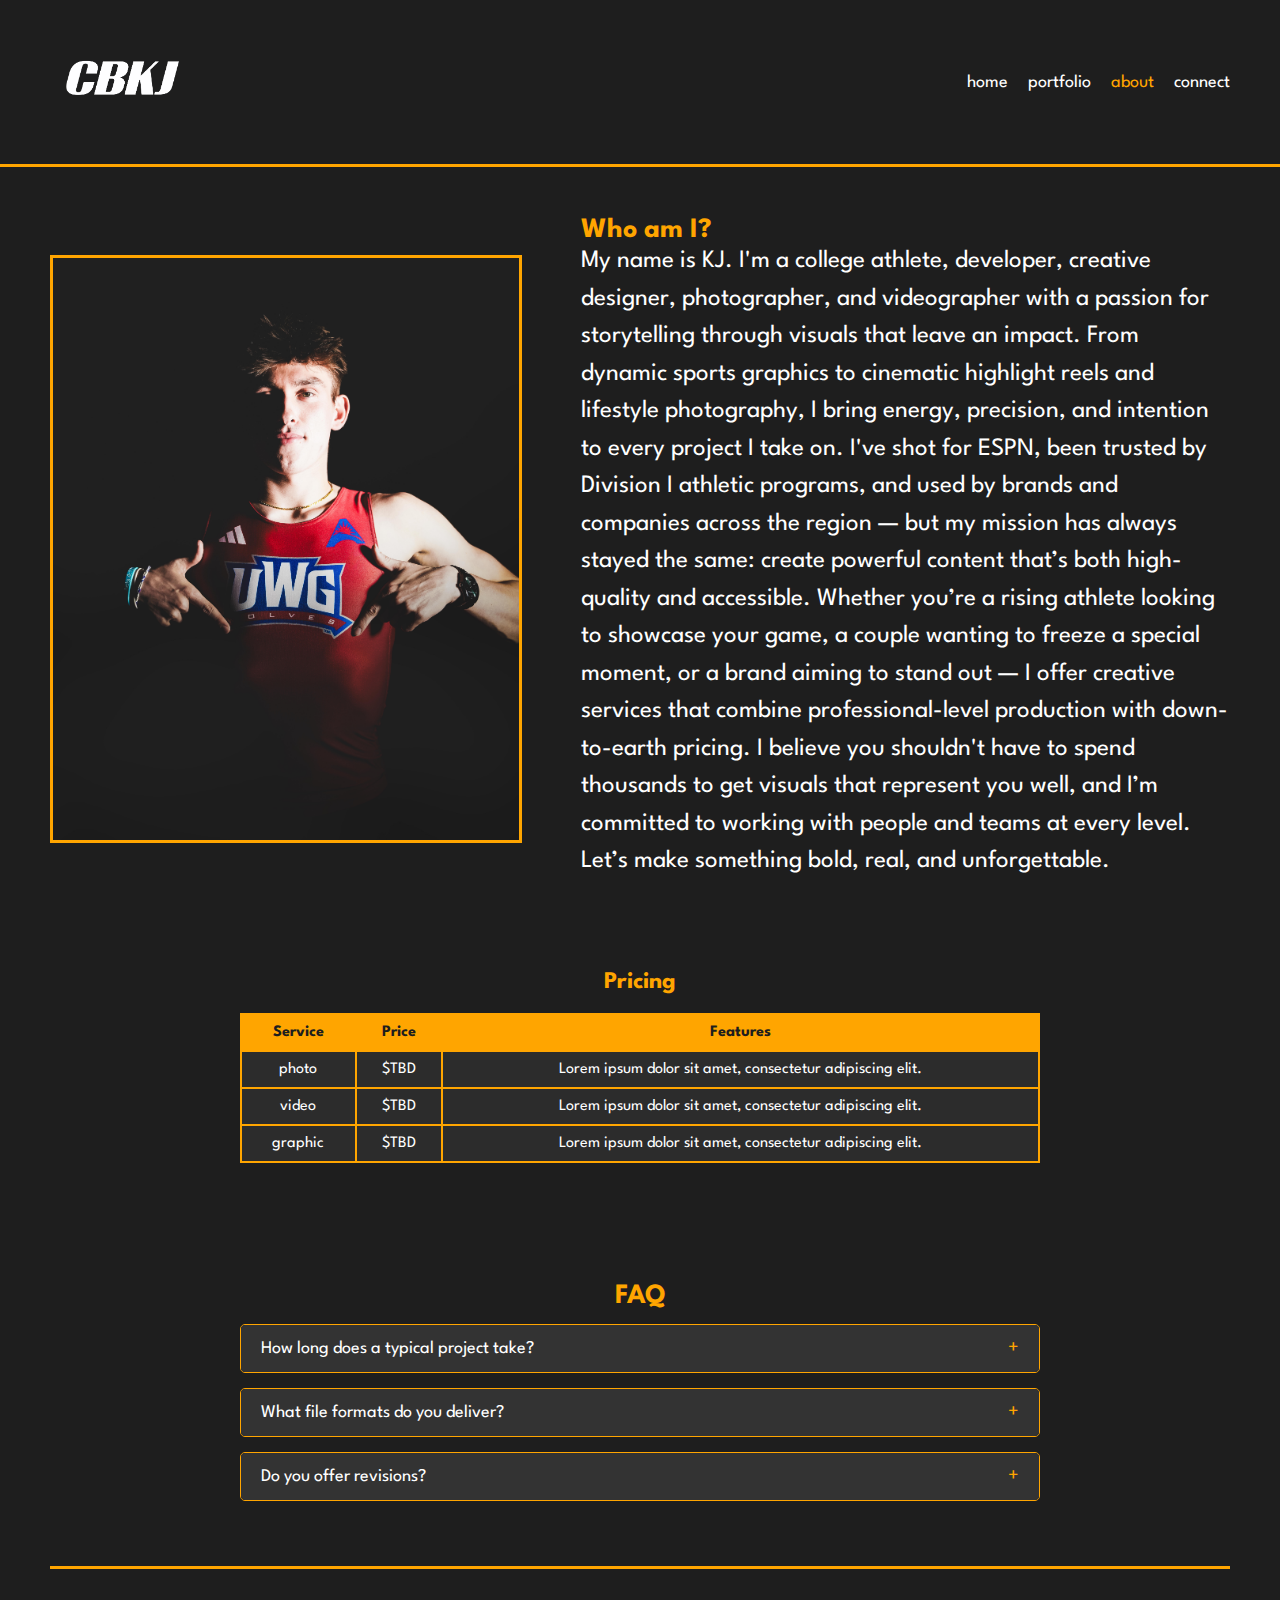
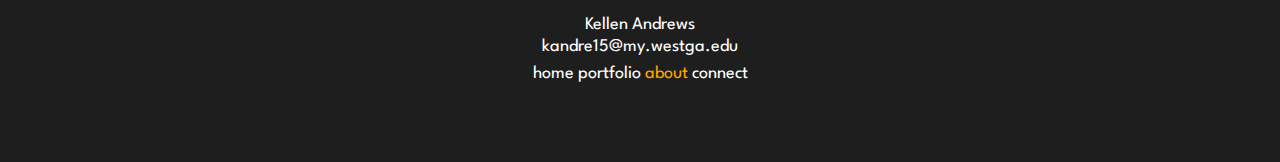
==== about.html @ a7b00eca "clean push" ====
<!DOCTYPE html>
<html lang="en">
<head>
    <title>About</title>
    <link rel="stylesheet" href="project.css">
</head>
<body>

    <header class="headerBar">
        <div class="logo">
            <img src="cbkj.png" alt="Logo">
        </div>
        <nav>
            <ul>
                <li><a href="index.html">home</a></li>
                <li><a href="portfolio.html">portfolio</a></li>
                <li><a href="about.html" class="active">about</a></li>
                <li><a href="connect.html">connect</a></li>
            </ul>
        </nav>
    </header>


    <section class="about-content">

        <!-- First Section -->
        <div class="about-section">
            <img src="SelfPic.jpg" alt="Image of KJ in track uniform">
            <div class="text">
                <h2>Who am I?</h2>
                <p>My name is KJ. I'm a college athlete, developer, creative designer, photographer, and videographer with a passion for storytelling through visuals that leave an impact. From dynamic sports graphics to cinematic highlight reels and lifestyle photography, I bring energy, precision, and intention to every project I take on. I've shot for ESPN, been trusted by Division I athletic programs, and used by brands and companies across the region — but my mission has always stayed the same: create powerful content that’s both high-quality and accessible.
                  Whether you’re a rising athlete looking to showcase your game, a couple wanting to freeze a special moment, or a brand aiming to stand out — I offer creative services that combine professional-level production with down-to-earth pricing. I believe you shouldn't have to spend thousands to get visuals that represent you well, and I’m committed to working with people and teams at every level.
                  Let’s make something bold, real, and unforgettable.</p>
              </div>
        </div>
        <section class="about-pricing-row">
          <!-- Pricing Column -->
          <div class="about-column">
              <h2>Pricing</h2>
              <table class="pricing-table">
                  <thead>
                      <tr>
                          <th>Service</th>
                          <th>Price</th>
                          <th>Features</th>
                      </tr>
                  </thead>
                  <tbody>
                      <tr>
                          <td>photo</td>
                          <td>$TBD</td>
                          <td>Lorem ipsum dolor sit amet, consectetur adipiscing elit.</td>
                      </tr>
                      <tr>
                          <td>video</td>
                          <td>$TBD</td>
                          <td>Lorem ipsum dolor sit amet, consectetur adipiscing elit.</td>
                      </tr>
                      <tr>
                          <td>graphic</td>
                          <td>$TBD</td>
                          <td>Lorem ipsum dolor sit amet, consectetur adipiscing elit.</td>
                      </tr>
                  </tbody>
              </table>
          </div>
      </section>
      
      <section class="faq-section">
        <h2>FAQ</h2>
        <div class="faq-container">
            <details class="faq-item">
                <summary>How long does a typical project take?</summary>
                <div class="faq-content">
                    <p>Project timelines vary depending on complexity, but most designs take between 2-4 weeks from concept to final delivery.</p>
                </div>
            </details>
            
            <details class="faq-item">
                <summary>What file formats do you deliver?</summary>
                <div class="faq-content">
                    <p>I provide all standard formats including PNG, JPG, PDF, and vector files (AI/EPS) when applicable.</p>
                </div>
            </details>
            
            <details class="faq-item">
                <summary>Do you offer revisions?</summary>
                <div class="faq-content">
                    <p>Yes! Each project includes 2 rounds of revisions to ensure you're completely satisfied with the final product.</p>
                </div>
            </details>
        </div>
    </section>

    <footer class="footer">
        <br>
        <p>Kellen Andrews</p>
        <p>kandre15@my.westga.edu</p>
        <nav>
            <ul>
                <li><a href="index.html">home</a></li>
                <li><a href="portfolio.html">portfolio</a></li>
                <li><a href="about.html" class="active">about</a></li>
                <li><a href="connect.html">connect</a></li>
            </ul>
        </nav>
    </footer>

</body>
</html>
---- project.css ----
@import url('https://fonts.googleapis.com/css2?family=League+Spartan:wght@400;700&display=swap');

/*  set up global styles */
* {
    margin: 0;
    padding: 0;
    box-sizing: border-box;
    font-family: 'League Spartan', sans-serif;
    color: white;
}
/* header bar styling */
.headerBar {
    display: flex;
    justify-content: space-between;
    align-items: center;
    background-color: #1E1E1E;
    padding: 5px 50px;
    border-bottom: 3px solid orange;
}
/* logo size inside the header */
.headerBar .logo img {
    height: 150px;
}
/* navbar styles */
.headerBar nav ul {
    list-style: none;
    display: flex;
    gap: 20px;
}
.headerBar nav ul li {
    display: inline;
}
/* nav  links */
.headerBar nav ul li a {
    text-decoration: none;
    font-size: 18px;
    color: white;
}
/*nav link hover and active   */
.headerBar nav ul li a:hover,
.headerBar nav ul li a.active {
    color: orange;
}


.heroOverlay h1 {
    background-size: cover;
    background: url('vivid-blurred-colorful-wallpaper-background_58702-4377.jpg') no-repeat center center;
    -webkit-text-fill-color: transparent;
    background-clip: text;
    color: transparent;
    -webkit-background-clip: text;
}
.heroSection {
    position: relative;
    height: 600px;
    display: flex;
    align-items: center;
    justify-content: center;
    overflow: hidden;
}
.heroVideo {
    position: absolute;
    top: 50%;
    left: 50%;
    width: auto;
    object-fit: cover;
    min-width: 100%;
    min-height: 100%;
    height: auto;
    transform: translate(-50%, -50%);
}
.heroOverlay {
    position: relative;
    z-index: 1;
    text-align: center;
    color: white;
}
.heroOverlay h1 {
    font-size: clamp(2.0rem, 5vw, 4rem);
    line-height: 0.8;
    margin: 0;
    padding: 0;
}




/* main content section */
.content {
    padding: 50px;
    background-color: #1E1E1E;
}
/* layout for main  */
.main-content {
    font-size: x-large;
    display: flex;
    align-items: center;
    gap: 20px;
    margin-bottom: 40px;
}
/* main image */
.main-content img {
    width: 50%;
    border: 3px solid orange;
}
/* text block next to main image */
.main-content .text {
    line-height: 1.5;
    width: 50%;
}
/* heading inside main content */
.main-content h2 {
    font-size: 32px;
    color: orange;
}


/* sub content section */
.sub-content {
    display: flex;
    justify-content: space-around;
    flex-wrap: wrap;
    padding-top: .70em;
    /*padding: 40px;*/
    background-color: #1E1E1E;
}
/* sub content stuff */
.sub-item {
    /*background-color: #333333; maybe? */
    /*padding: 20px;*/
    color: white;
    width: 30%;
    text-align: center;
    /*border: 2px solid orange;*/
}
/* sub item images */
.sub-item img {
    width: 100%;
    height: auto;
}
/* sub item headings */
.sub-item h3 {
    font-size: 20px;
    color: orange;
    margin-top: 10px;
}


/* portfolio section */
.portfolio-gallery {
    padding: 50px;
    background-color: #1E1E1E;
    text-align: center;
}
/* portfolio category headings */
.portfolio-category {
    margin-bottom: 50px;
    text-align: center;
}
.portfolio-category h2 {
    font-size: 28px;
    color: white;
    margin-bottom: 5px;
    margin-top: 15px;
}
.portfolio-category h3 {
    font-size: 18px;
    color: #ccc;
    margin-bottom: 15px;
}
/* portfolio grid */
.portfolio-grid {
    display: flex;
    justify-content: center;
    gap: 20px;
    flex-wrap: wrap;
}
/* each portfolio item */
.portfolio-item {
    background-color: #333333;
    padding: 10px;
    border: 2px solid orange;
    width: 250px;
    text-align: center;
}
/* portfolio pics */
.portfolio-item img {
    width: 100%;
    height: auto;
    border-bottom: 2px solid orange;
}





/* about page section */
.about-content {
    padding: 50px;
    background-color: #1E1E1E;
}
/* about  layout */
.about-section {
    font-size: larger ;
    display: flex;
    align-items: center;
    justify-content: space-between;
    gap: 20px;
    margin-bottom: 40px;
}
/* about images */
.about-section img {
    width: 40%;
    border: 3px solid orange;
}
/* text block inside about page */
.about-section .text {
    width: 55%;
}
/* about headings */
.about-section h2 {
    font-size: 28px;
    color: orange;
}

/* paragraph text inside about section */
.about-section p {
    font-size: 25px;
    color: white;
    line-height: 1.5;
}
/* list  */
.about-section ul {
    list-style: none;
    padding-left: 0;
}
/* each list item inside section */
.about-section ul li {
    font-size: 16px;
    color: white;
    margin-bottom: 5px;
}
/* orange bullet points */
.about-section ul li::before {
    content: "● ";
    color: orange;
}





/* connect page section */
.contact-section {
    text-align: center;
    padding: 50px;
    background-color: #1E1E1E;
}
/* connect heading */
.contact-section h2 {
    font-size: 36px;
    color: orange;
    margin-bottom: 15px;
}
/* description */
.contact-section p {
    font-size: 18px;
    color: white;
    margin-bottom: 30px;
}
/* links container */
.contact-links {
    display: flex;
    justify-content: center;
    gap: 20px;
}
/* individual links */
.contact-item {
    display: inline-block;
    font-size: 20px;
    color: orange;
    text-decoration: none;
    padding: 10px 20px;
    border: 2px solid orange;
    border-radius: 5px;
    transition: 0.3s ease-in
}
/*effect for links */
.contact-item:hover {
    background-color: orange;
    color: #1E1E1E;
}




/* footer styles */
.footer {
    background-color: #1E1E1E;
    color: white;
    text-align: center;
    padding: 30px;
    font-size: 18px;
    border-top: 3px solid orange;
}
/* spacing */
.footer p {
    margin-bottom: 5px;
}
/* footer navigation */
.footer nav {
    display: flex;
    justify-content: center;
    gap: 15px;
    margin-top: 10px;
    }
    /* footer navigation list items */
    .footer nav li {
        display: inline;
        list-style: none;
    }
/*  links */
.footer nav li a {
    color: white;
    text-decoration: none;
    transition: color 0.3s ease-in-out;
}
/* hover effect */
.footer nav li a:hover,
.footer nav li a.active {
    color: orange;
}



/* price table  */
.pricing {
    background-color: #1E1E1E;
    padding: 50px;
}
table.pricing-table {
    width: 100%;
    max-width: 800px; 
    margin: 20px auto;
    border-collapse: collapse;
    background-color: #2c2c2c;
}
table.pricing-table th {
    background-color: orange;
    color: #1E1E1E;
    padding: 10px;
    border: 2px solid orange;
    text-align: center;
}
table.pricing-h2 {
    align-items: center;
}
table.pricing-table td {
    padding: 10px;
    border: 2px solid orange;
    text-align: center;
    color: white;
}
.pricing h2 {
    text-align: center;
    padding: 10px;
    font-size: 28px;
    color: orange;
}
  
.about-pricing-row {
    display: flex;
    justify-content: space-around;
    align-items: flex-start;
    background-color: #1E1E1E;
    padding: 50px;
    gap: 50px;
    flex-wrap: wrap;
}

.about-pricing-row .about-column {
    flex: 1;
    min-width: 300px;
}

.about-pricing-row .about-column h2 {
    text-align: center;
    margin-bottom: .70em;
}

.about-pricing-row h2 {
    font-size: x-large;
    color: orange;
    text-align: left;
}

.about-pricing-row ul {
    list-style: none;
    padding-left: 0;
}
.about-pricing-row ul li::before {
    content: "● ";
    color: orange;
    margin-right: 5px;
}

.about-pricing-row ul li {
    font-size: 18px;
    color: white;
    margin-bottom: 8px;
}

  
  


/* contact form */
form.contact-form {
    max-width: 600px;
    margin: 40px auto;
    padding: 20px;
    border-radius: 5px;
    background-color: #1E1E1E;
    border: 2px solid orange;
}
form.contact-form label {
    display: block;
    margin-bottom: 8px;
    font-size: 18px;
    color: orange;
}
form.contact-form input[type="text"],
form.contact-form input[type="email"],
form.contact-form textarea {
    width: 100%;
    padding: 10px;
    margin-bottom: 15px;
    border: 1px solid orange;
    background-color: #2c2c2c;
    color: white;
    border-radius: 3px;
}
form.contact-form textarea {
    resize: vertical;
    min-height: 100px;
}
form.contact-form button[type="submit"],
form.contact-form input[type="submit"] {
    background-color: orange;
    color: white;
    padding: 10px 20px;
    border: none;
    border-radius: 3px;
    font-size: 18px;
    cursor: pointer;
    transition: background-color 0.3s ease;
}
form.contact-form button[type="submit"]:hover,
form.contact-form input[type="submit"]:hover {
    background-color: #ffb84d;
}
.error-message {
color: red;
font-size: 14px;
margin-bottom: 10px;
}

.portfolio-grid {
    display: grid;
    grid-template-columns: repeat(auto-fit, minmax(250px, 250px)); /* Fixed column width */
    justify-content: center; 
    gap: 30px;
    padding: 20px 0;
    width: 100%;
}
.portfolio-item {
    position: relative;
    overflow: hidden;
    transition: all 0.3s ease;
    background-color: #333333;
    border: 2px solid orange;
}
.portfolio-item:hover {
    transform: translateY(-5px);
    box-shadow: 0 10px 20px rgba(255, 165, 0, 0.2);
}
.portfolio-item img {
    height: auto;
    transition: transform 0.3s ease;
    border-bottom: 2px solid orange;
    display: block;
    width: 100%;
}
.portfolio-item:hover img {
    transform: scale(1.03);
}
.portfolio-caption {
    color: white;
    font-size: 16px;
    padding: 15px;
    text-align: center;
}

/* FAQ */
.faq-section {
    padding: 50px;
    background-color: #1E1E1E;
    text-align: center;
}
.faq-section h2 {
    color: orange;
    font-size: 28px;
    margin-bottom: 15px;
}
.faq-container {
    max-width: 800px;
    margin: 0 auto;
}
.faq-item {
    border: 1px solid orange;
    border-radius: 5px;
    overflow: hidden;
    margin-bottom: 15px;
}
.faq-item summary {
    padding: 15px 20px;
    background-color: #333333;
    position: relative;
    text-align: left;
    color: white;
    font-size: 18px;
    cursor: pointer;
    list-style: none;
}
.faq-item summary::after {
    content: "+";
    position: absolute;
    right: 20px;
    transform: translateY(-50%);
    color: orange;
    font-size: 20px;
    top: 50%;

}
.faq-item[open] summary::after {
    content: "-";
}
.faq-content {
    background-color: #2c2c2c;
    text-align: left;
    padding: 15px 20px;
    color: white;
    line-height: 1.6;
}
.faq-content p {
    margin: 0;
}
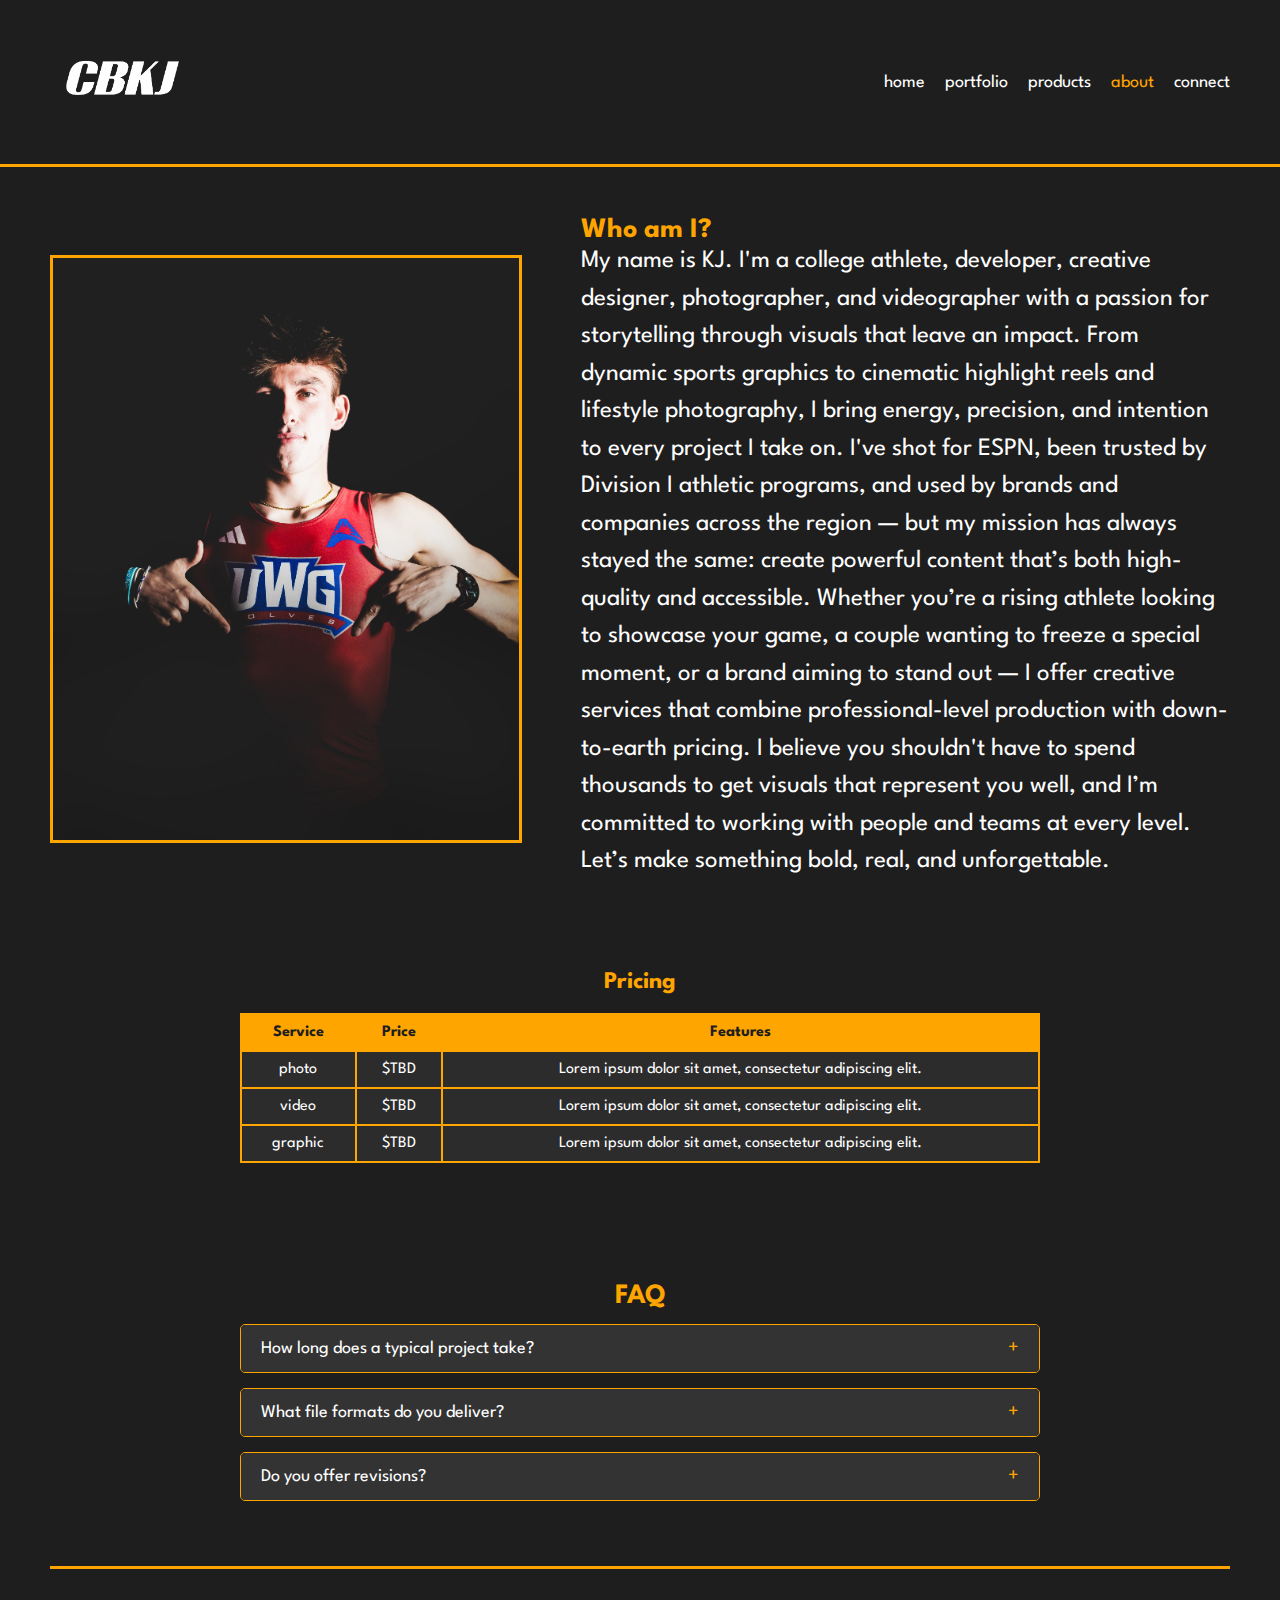
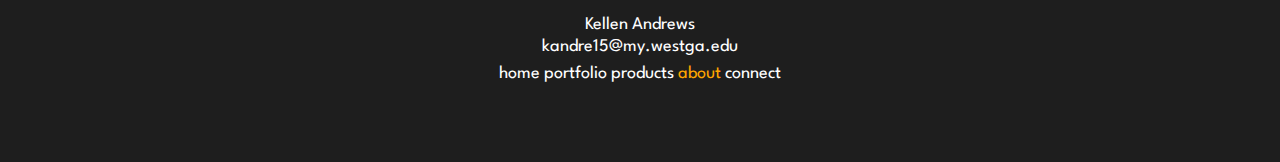
==== commit 195bb376: "Updated homepage layout and mobile responsiveness" ====
--- a/about.html
+++ b/about.html
@@ -14,6 +14,7 @@
             <ul>
                 <li><a href="index.html">home</a></li>
                 <li><a href="portfolio.html">portfolio</a></li>
+                <li><a href="products.html">products</a></li>
                 <li><a href="about.html" class="active">about</a></li>
                 <li><a href="connect.html">connect</a></li>
             </ul>
@@ -100,6 +101,7 @@
             <ul>
                 <li><a href="index.html">home</a></li>
                 <li><a href="portfolio.html">portfolio</a></li>
+                <li><a href="products.html">products</a></li>
                 <li><a href="about.html" class="active">about</a></li>
                 <li><a href="connect.html">connect</a></li>
             </ul>
--- a/project.css
+++ b/project.css
@@ -555,4 +555,101 @@
 }
 .faq-content p {
     margin: 0;
+}
+
+.headerBar {
+    justify-content: space-between;
+    display: flex;
+    align-items: center;
+    padding: 5px 50px;
+    border-bottom: 3px solid orange;
+    background-color: #1E1E1E;
+
+}
+.header-right {
+    display: flex;
+    align-items: center;
+    gap: 20px;
+}
+.headerBar nav ul {
+    display: flex;
+    gap: 20px;
+    list-style: none;
+}
+.header-cart {
+    border: none;
+    border-radius: 4px;
+    cursor: pointer;
+    font-size: 16px;
+    white-space: nowrap;
+    background: orange;
+    color: white;
+    padding: 8px 12px;
+
+}
+
+
+
+.products-intro {
+    text-align: center;
+    margin: 0 auto 40px;
+    width: 100%;
+    padding: 0 20px;
+    max-width: 800px;
+
+}
+
+.products-header {
+    font-size: 2.5rem;
+    color: orange;
+    margin-bottom: 15px;
+}
+
+.products-description {
+    font-size: 1.1rem;
+    line-height: 1.6;
+    color: white;
+    margin: 0 auto;
+}
+
+/* Cart Button */
+.header-cart {
+    background: orange;
+    color: white;
+    padding: 10px 15px;
+    cursor: pointer;
+    border-radius: 4px;
+    margin-left: 15px;
+    border: none;
+
+}
+
+.product-item .portfolio-caption {
+    padding: 15px;
+    text-align: center;
+}
+
+.product-price {
+    color: orange;
+    font-size: 20px;
+    margin: 10px 0;
+    font-weight: bold;
+}
+
+.product-button {
+    color: #1E1E1E;
+    border: none;
+    padding: 8px 15px;
+    background-color: orange;
+    max-width: 150px;
+    margin-top: 10px;
+    font-size: 16px;
+    transition: background-color 0.3s ease;
+    width: 100%;
+
+    cursor: pointer;
+}
+
+.product-button:hover {
+    background-color: #ffb84d;
 }